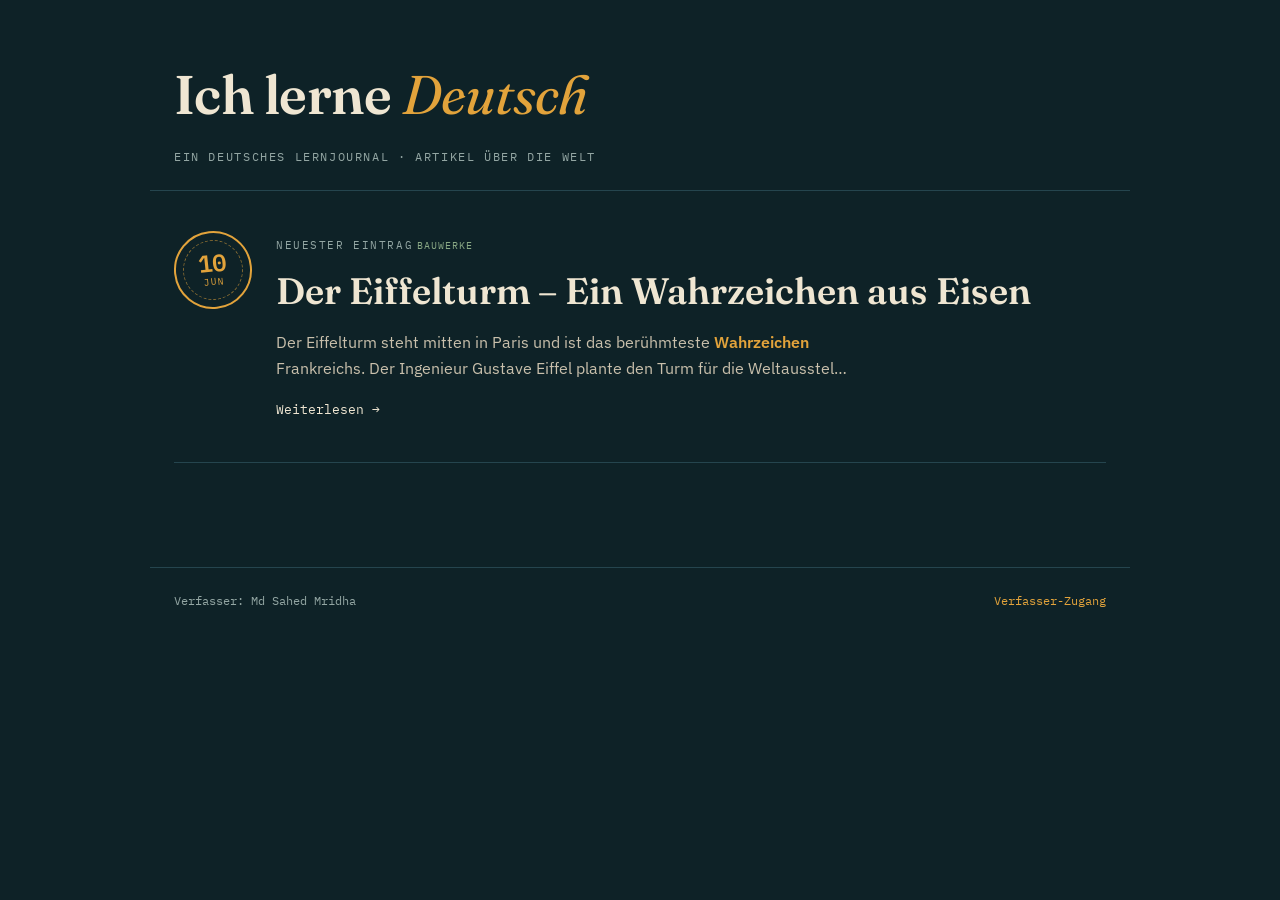
==== index.html @ dd08d17f "Add files via upload" ====
<!DOCTYPE html>
<html lang="de">
<head>
<meta charset="UTF-8">
<meta name="viewport" content="width=device-width, initial-scale=1.0">
<title>Ich lerne Deutsch — Ein deutsches Lernjournal</title>
<meta name="description" content="Ein persönliches Lernjournal mit deutschen Artikeln über die Welt.">
<link rel="icon" href="data:image/svg+xml,%3Csvg xmlns='http://www.w3.org/2000/svg' viewBox='0 0 100 100'%3E%3Ccircle cx='50' cy='50' r='42' fill='none' stroke='%23E2A33B' stroke-width='6'/%3E%3Ccircle cx='50' cy='50' r='28' fill='none' stroke='%23E2A33B' stroke-width='3' stroke-dasharray='4 4'/%3E%3C/svg%3E">
<link rel="preconnect" href="https://fonts.googleapis.com">
<link href="https://fonts.googleapis.com/css2?family=Fraunces:ital,opsz,wght@0,9..144,400;0,9..144,600;1,9..144,500&family=IBM+Plex+Sans:wght@400;500;600&family=IBM+Plex+Mono:wght@400;500&display=swap" rel="stylesheet">
<link rel="stylesheet" href="style.css">
</head>
<body>

<header class="site-header">
  <h1 class="wordmark">Ich lerne <em>Deutsch</em></h1>
  <p class="kicker">Ein deutsches Lernjournal · Artikel über die Welt</p>
</header>

<main id="app">
  <section id="view-list">
    <div id="featured"></div>
    <div id="ledger-wrap">
      <h2 class="section-label">Weitere Einträge</h2>
      <ul class="ledger" id="ledger"></ul>
    </div>
  </section>

  <article id="view-detail" class="detail hidden"></article>
</main>

<footer class="site-footer">
  <span>Verfasser: Md Sahed Mridha</span>
  <a href="admin.html">Verfasser-Zugang</a>
</footer>

<script src="main.js"></script>
</body>
</html>
---- style.css ----
/* =========================================================
   Ich lerne Deutsch — design tokens
   Palette: Tinte (ink), Pergament (parchment), Bernstein (amber),
            Moos (moss), Rost (rust), Nebel (mist)
   Type:    Fraunces (display) / IBM Plex Sans (body) / IBM Plex Mono (utility)
   ========================================================= */

:root{
  --ink:        #0E2227;
  --ink-soft:   #15323A;
  --ink-line:   #25454E;
  --parchment:  #EFE6D2;
  --parchment-dim: #C9C0AC;
  --amber:      #E2A33B;
  --amber-soft: #E2A33B33;
  --moss:       #8AA985;
  --rust:       #C2613A;
  --mist:       #93A6A3;

  --serif: "Fraunces", "Iowan Old Style", Georgia, serif;
  --sans:  "IBM Plex Sans", -apple-system, BlinkMacSystemFont, "Segoe UI", sans-serif;
  --mono:  "IBM Plex Mono", "SFMono-Regular", Menlo, monospace;

  --maxw: 720px;
  --radius: 2px;
}

*{ box-sizing: border-box; }
html{ scroll-behavior: smooth; }

body{
  margin: 0;
  background: var(--ink);
  color: var(--parchment);
  font-family: var(--sans);
  line-height: 1.6;
  -webkit-font-smoothing: antialiased;
}

a{ color: var(--amber); text-decoration: none; }
a:hover{ text-decoration: underline; }

:focus-visible{
  outline: 2px solid var(--amber);
  outline-offset: 3px;
}

.hidden{ display:none !important; }

/* ---------- header ---------- */
.site-header{
  max-width: 980px;
  margin: 0 auto;
  padding: 3.2rem 1.5rem 1.5rem;
  border-bottom: 1px solid var(--ink-line);
}
.wordmark{
  font-family: var(--serif);
  font-weight: 600;
  font-size: clamp(2.2rem, 6vw, 3.4rem);
  letter-spacing: -0.01em;
  margin: 0;
}
.wordmark em{
  font-style: italic;
  font-weight: 400;
  color: var(--amber);
}
.kicker{
  font-family: var(--mono);
  font-size: 0.72rem;
  letter-spacing: 0.14em;
  text-transform: uppercase;
  color: var(--mist);
  margin: 0.6rem 0 0;
}

/* ---------- layout ---------- */
main{
  max-width: 980px;
  margin: 0 auto;
  padding: 2.5rem 1.5rem 4rem;
}

.section-label{
  font-family: var(--mono);
  font-size: 0.7rem;
  letter-spacing: 0.14em;
  text-transform: uppercase;
  color: var(--mist);
  margin: 0 0 1rem;
}

/* ---------- stamp (signature element) ---------- */
.stamp{
  width: 78px;
  height: 78px;
  flex: 0 0 auto;
  border-radius: 50%;
  border: 2px solid var(--amber);
  display: flex;
  flex-direction: column;
  align-items: center;
  justify-content: center;
  transform: rotate(-6deg);
  font-family: var(--mono);
  color: var(--amber);
  position: relative;
}
.stamp::before{
  content: "";
  position: absolute;
  inset: 7px;
  border: 1px dashed var(--amber);
  border-radius: 50%;
  opacity: 0.55;
}
.stamp .stamp-day{
  font-size: 1.5rem;
  font-weight: 600;
  line-height: 1;
}
.stamp .stamp-month{
  font-size: 0.6rem;
  letter-spacing: 0.1em;
  text-transform: uppercase;
}

/* ---------- featured plate ---------- */
.plate{
  display: flex;
  gap: 1.5rem;
  align-items: flex-start;
  padding-bottom: 2.5rem;
  border-bottom: 1px solid var(--ink-line);
  margin-bottom: 2.5rem;
  cursor: pointer;
}
.plate h2{
  font-family: var(--serif);
  font-size: clamp(1.6rem, 4vw, 2.3rem);
  font-weight: 600;
  margin: 0 0 0.6rem;
}
.plate .tag{
  display: inline-block;
  font-family: var(--mono);
  font-size: 0.65rem;
  letter-spacing: 0.1em;
  text-transform: uppercase;
  color: var(--moss);
  margin-bottom: 0.5rem;
}
.plate p{
  margin: 0 0 0.9rem;
  color: var(--parchment-dim);
  max-width: 58ch;
}
.plate .read-more{
  font-family: var(--mono);
  font-size: 0.8rem;
}

/* ---------- ledger list ---------- */
.ledger{ list-style: none; margin: 0; padding: 0; }
.ledger li{
  display: flex;
  align-items: baseline;
  gap: 1rem;
  padding: 0.9rem 0;
  border-bottom: 1px solid var(--ink-line);
  cursor: pointer;
  transition: transform 0.15s ease, color 0.15s ease;
}
.ledger li:hover{ transform: translateX(4px); }
.ledger .ledger-date{
  font-family: var(--mono);
  font-size: 0.78rem;
  color: var(--mist);
  flex: 0 0 auto;
  width: 4.5rem;
}
.ledger .ledger-title{
  font-family: var(--sans);
  font-weight: 500;
  flex: 1 1 auto;
}
.ledger li:hover .ledger-title{ color: var(--amber); }
.ledger .ledger-arrow{ color: var(--amber); font-family: var(--mono); }

/* ---------- detail view ---------- */
.detail{
  max-width: var(--maxw);
}
.detail .stamp{ margin-bottom: 1.5rem; }
.detail h1{
  font-family: var(--serif);
  font-size: clamp(1.9rem, 5vw, 2.8rem);
  font-weight: 600;
  margin: 0 0 0.4rem;
}
.detail .meta{
  font-family: var(--mono);
  font-size: 0.75rem;
  color: var(--mist);
  text-transform: uppercase;
  letter-spacing: 0.08em;
  margin-bottom: 1.8rem;
}
.detail .body p{
  margin: 0 0 1.2rem;
  font-size: 1.05rem;
}
.detail .back-link{
  display: inline-block;
  margin-top: 2rem;
  font-family: var(--mono);
  font-size: 0.85rem;
}
mark.hl{
  background: none;
  color: var(--amber);
  font-weight: 600;
}

/* ---------- empty / error state ---------- */
.empty-state{
  padding: 3rem 0;
  color: var(--parchment-dim);
}
.empty-state strong{ color: var(--amber); }

/* ---------- footer ---------- */
.site-footer{
  max-width: 980px;
  margin: 0 auto;
  padding: 1.5rem 1.5rem 3rem;
  display: flex;
  justify-content: space-between;
  align-items: center;
  font-family: var(--mono);
  font-size: 0.72rem;
  color: var(--mist);
  border-top: 1px solid var(--ink-line);
}

/* ---------- responsive ---------- */
@media (max-width: 560px){
  .plate{ flex-direction: column; gap: 1rem; }
  .ledger li{ flex-wrap: wrap; }
}

@media (prefers-reduced-motion: reduce){
  *{ transition: none !important; animation: none !important; scroll-behavior: auto !important; }
}

/* =========================================================
   Admin (Verfasser-Bereich) — utility/desk styling
   ========================================================= */
.admin-shell{
  max-width: 760px;
  margin: 0 auto;
  padding: 2.5rem 1.5rem 5rem;
}
.admin-shell h1{
  font-family: var(--serif);
  font-size: clamp(1.8rem, 5vw, 2.4rem);
  margin: 0 0 0.3rem;
}
.admin-sub{
  color: var(--mist);
  font-size: 0.9rem;
  margin: 0 0 2rem;
}
.field{ margin-bottom: 1.4rem; }
.field label{
  display: block;
  font-family: var(--mono);
  font-size: 0.78rem;
  letter-spacing: 0.04em;
  color: var(--amber);
  margin-bottom: 0.4rem;
}
.field .caption{
  display: block;
  font-size: 0.82rem;
  color: var(--mist);
  margin-top: 0.35rem;
}
.field input[type="text"],
.field input[type="date"],
.field input[type="password"],
.field textarea{
  width: 100%;
  background: var(--ink-soft);
  border: 1px solid var(--ink-line);
  border-radius: var(--radius);
  color: var(--parchment);
  font-family: var(--sans);
  font-size: 0.95rem;
  padding: 0.7rem 0.8rem;
}
.field textarea{ resize: vertical; min-height: 160px; line-height: 1.6; }
.field input::placeholder, .field textarea::placeholder{ color: var(--parchment-dim); opacity: 0.6; }
.row-split{ display: flex; gap: 1rem; flex-wrap: wrap; }
.row-split .field{ flex: 1 1 200px; }

.btn{
  font-family: var(--mono);
  font-size: 0.85rem;
  letter-spacing: 0.03em;
  border-radius: var(--radius);
  border: 1px solid var(--amber);
  background: transparent;
  color: var(--amber);
  padding: 0.7rem 1.3rem;
  cursor: pointer;
  transition: background 0.15s ease, color 0.15s ease;
}
.btn:hover{ background: var(--amber); color: var(--ink); }
.btn.primary{ background: var(--amber); color: var(--ink); }
.btn.primary:hover{ background: #f0b557; }
.btn.ghost{ border-color: var(--ink-line); color: var(--mist); }
.btn.ghost:hover{ background: var(--ink-soft); color: var(--parchment); }
.btn-row{ display: flex; gap: 0.8rem; flex-wrap: wrap; margin-top: 1.6rem; }

details.settings{
  border: 1px solid var(--ink-line);
  border-radius: var(--radius);
  padding: 0.9rem 1rem;
  margin-bottom: 1.6rem;
  background: var(--ink-soft);
}
details.settings summary{
  font-family: var(--mono);
  font-size: 0.8rem;
  color: var(--mist);
  cursor: pointer;
}
details.settings .field{ margin-top: 1rem; }

.status{
  margin-top: 1.4rem;
  padding: 0.9rem 1rem;
  border-radius: var(--radius);
  font-size: 0.9rem;
  border: 1px solid var(--ink-line);
  display: none;
}
.status.show{ display: block; }
.status.ok{ border-color: var(--moss); color: var(--moss); }
.status.err{ border-color: var(--rust); color: var(--rust); }
.status.info{ border-color: var(--mist); color: var(--mist); }

.preview-box{
  margin-top: 1.4rem;
  padding: 1.4rem 1.5rem;
  background: var(--ink-soft);
  border: 1px solid var(--ink-line);
  border-radius: var(--radius);
}
.preview-box h3{
  font-family: var(--serif);
  margin: 0 0 0.8rem;
}
.preview-box .body p{ margin: 0 0 1rem; }
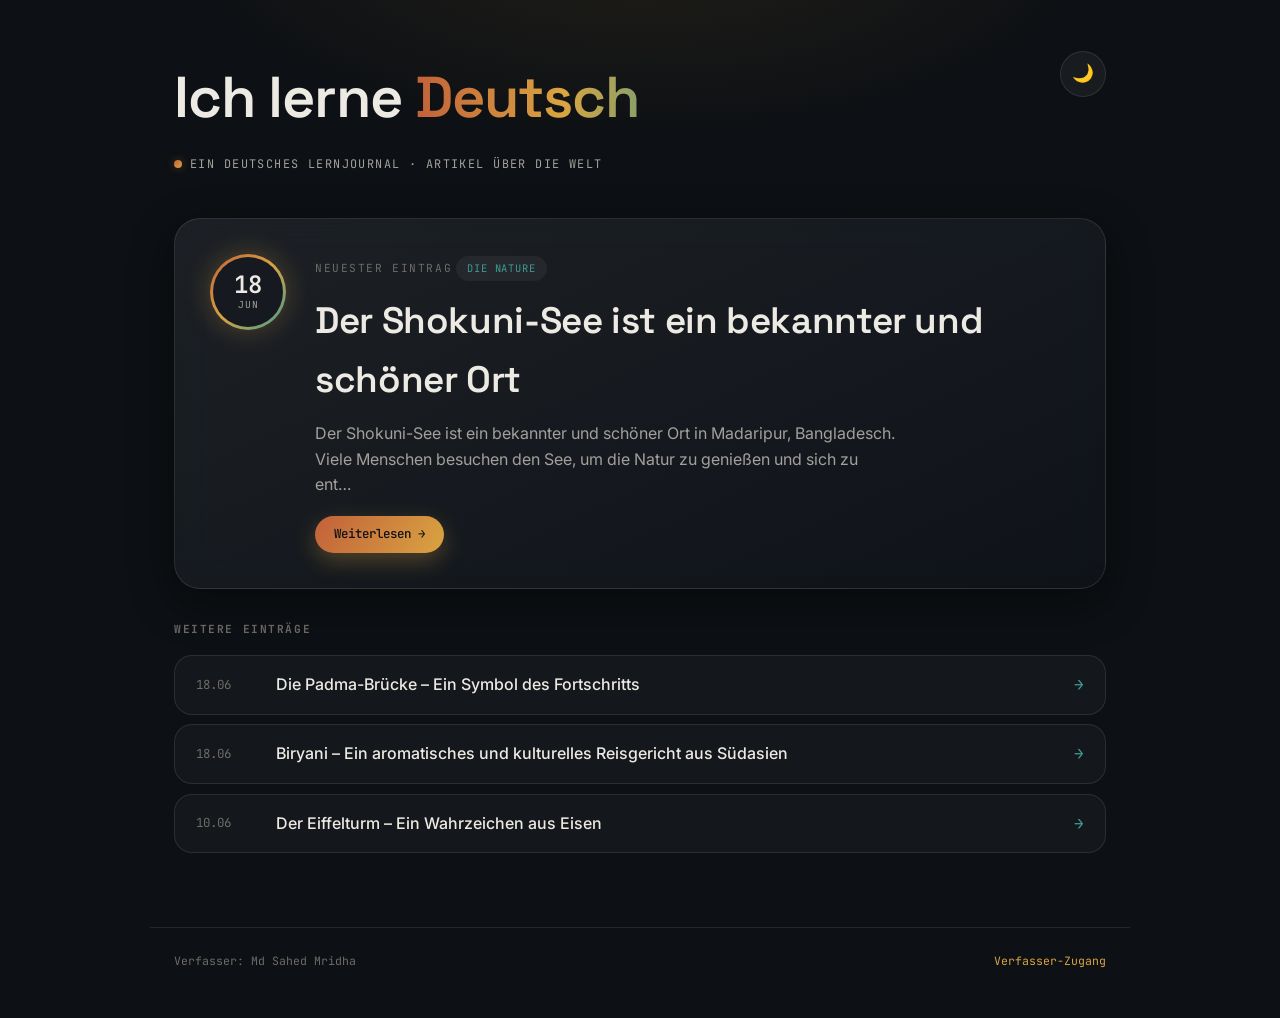
==== commit 6b0f9d8e: "Add files via upload" ====
--- a/index.html
+++ b/index.html
@@ -7,14 +7,29 @@
 <meta name="description" content="Ein persönliches Lernjournal mit deutschen Artikeln über die Welt.">
 <link rel="icon" href="data:image/svg+xml,%3Csvg xmlns='http://www.w3.org/2000/svg' viewBox='0 0 100 100'%3E%3Ccircle cx='50' cy='50' r='42' fill='none' stroke='%23E2A33B' stroke-width='6'/%3E%3Ccircle cx='50' cy='50' r='28' fill='none' stroke='%23E2A33B' stroke-width='3' stroke-dasharray='4 4'/%3E%3C/svg%3E">
 <link rel="preconnect" href="https://fonts.googleapis.com">
-<link href="https://fonts.googleapis.com/css2?family=Fraunces:ital,opsz,wght@0,9..144,400;0,9..144,600;1,9..144,500&family=IBM+Plex+Sans:wght@400;500;600&family=IBM+Plex+Mono:wght@400;500&display=swap" rel="stylesheet">
+<link href="https://fonts.googleapis.com/css2?family=Space+Grotesk:wght@500;600;700&family=Inter:wght@400;500;600&family=JetBrains+Mono:wght@400;500&display=swap" rel="stylesheet">
 <link rel="stylesheet" href="style.css">
+<script>
+(function(){
+  try{
+    var t = localStorage.getItem("ild_theme") || "dark";
+    document.documentElement.setAttribute("data-theme", t);
+  }catch(e){}
+})();
+</script>
 </head>
 <body>
 
 <header class="site-header">
-  <h1 class="wordmark">Ich lerne <em>Deutsch</em></h1>
-  <p class="kicker">Ein deutsches Lernjournal · Artikel über die Welt</p>
+  <div class="header-row">
+    <div>
+      <h1 class="wordmark">Ich lerne <em>Deutsch</em></h1>
+      <p class="kicker">Ein deutsches Lernjournal · Artikel über die Welt</p>
+    </div>
+    <button id="theme-toggle" class="theme-toggle" aria-label="Theme wechseln" title="Dark/Light wechseln">
+      <span class="theme-icon">🌙</span>
+    </button>
+  </div>
 </header>
 
 <main id="app">
--- a/style.css
+++ b/style.css
@@ -1,28 +1,79 @@
 /* =========================================================
-   Ich lerne Deutsch — design tokens
-   Palette: Tinte (ink), Pergament (parchment), Bernstein (amber),
-            Moos (moss), Rost (rust), Nebel (mist)
-   Type:    Fraunces (display) / IBM Plex Sans (body) / IBM Plex Mono (utility)
+   Ich lerne Deutsch — design tokens (v3: classic dark + light toggle)
+   Two themes share the same structure (glass cards, gradient-ring
+   badge, soft highlighter chips) but swap their color tokens.
+   Default = dark. [data-theme="light"] overrides below.
    ========================================================= */
 
+:root,
+[data-theme="dark"]{
+  --bg-1:        #0D1014;
+  --bg-2:        #161A20;
+
+  --glass-bg:        rgba(255,255,255,0.05);
+  --glass-bg-soft:   rgba(255,255,255,0.03);
+  --glass-border:    rgba(255,255,255,0.10);
+  --glass-grad-1:    rgba(255,255,255,0.07);
+  --glass-grad-2:    rgba(255,255,255,0.015);
+  --glass-shadow:        rgba(0,0,0,0.40);
+  --glass-shadow-hover:  rgba(0,0,0,0.45);
+  --ledger-shadow-hover: rgba(0,0,0,0.30);
+
+  --text-1:      #EDEAE3;
+  --text-2:      #A3A09B;
+  --text-3:      #6E6B66;
+
+  --accent:      #D9A441; /* brass / classic amber — also the highlight-word color */
+  --accent-2:    #C2613A; /* rust / terracotta */
+  --accent-3:    #3F9C92; /* deep teal */
+
+  --glow:         rgba(217,164,65,0.10);
+  --glow-strong:  rgba(217,164,65,0.30);
+  --focus-ring:   rgba(217,164,65,0.22);
+  --hl-bg-1:      rgba(217,164,65,0.22);
+  --hl-bg-2:      rgba(194,97,58,0.14);
+  --hl-shadow:    rgba(217,164,65,0.50);
+}
+
+[data-theme="light"]{
+  --bg-1:        #FAF9F6;
+  --bg-2:        #FFFFFF;
+
+  --glass-bg:        rgba(20,18,15,0.035);
+  --glass-bg-soft:   rgba(20,18,15,0.02);
+  --glass-border:    rgba(20,18,15,0.10);
+  --glass-grad-1:    rgba(20,18,15,0.045);
+  --glass-grad-2:    rgba(20,18,15,0.01);
+  --glass-shadow:        rgba(20,18,15,0.10);
+  --glass-shadow-hover:  rgba(20,18,15,0.14);
+  --ledger-shadow-hover: rgba(20,18,15,0.08);
+
+  --text-1:      #1C1B19;
+  --text-2:      #5B5851;
+  --text-3:      #8B877F;
+
+  --accent:      #A6791F;
+  --accent-2:    #A14430;
+  --accent-3:    #1F7A73;
+
+  --glow:         rgba(166,121,31,0.06);
+  --glow-strong:  rgba(166,121,31,0.18);
+  --focus-ring:   rgba(166,121,31,0.18);
+  --hl-bg-1:      rgba(166,121,31,0.22);
+  --hl-bg-2:      rgba(161,68,48,0.14);
+  --hl-shadow:    rgba(166,121,31,0.45);
+}
+
 :root{
-  --ink:        #0E2227;
-  --ink-soft:   #15323A;
-  --ink-line:   #25454E;
-  --parchment:  #EFE6D2;
-  --parchment-dim: #C9C0AC;
-  --amber:      #E2A33B;
-  --amber-soft: #E2A33B33;
-  --moss:       #8AA985;
-  --rust:       #C2613A;
-  --mist:       #93A6A3;
-
-  --serif: "Fraunces", "Iowan Old Style", Georgia, serif;
-  --sans:  "IBM Plex Sans", -apple-system, BlinkMacSystemFont, "Segoe UI", sans-serif;
-  --mono:  "IBM Plex Mono", "SFMono-Regular", Menlo, monospace;
+  --serif: "Space Grotesk", "Inter", sans-serif;
+  --sans:  "Inter", -apple-system, BlinkMacSystemFont, "Segoe UI", sans-serif;
+  --mono:  "JetBrains Mono", "SFMono-Regular", Menlo, monospace;
 
   --maxw: 720px;
-  --radius: 2px;
+  --r-sm: 12px;
+  --r-md: 18px;
+  --r-lg: 26px;
+  --r-pill: 999px;
 }
 
 *{ box-sizing: border-box; }
@@ -30,56 +81,113 @@
 
 body{
   margin: 0;
-  background: var(--ink);
-  color: var(--parchment);
+  min-height: 100vh;
+  background: var(--bg-1);
+  color: var(--text-1);
   font-family: var(--sans);
   line-height: 1.6;
   -webkit-font-smoothing: antialiased;
-}
-
-a{ color: var(--amber); text-decoration: none; }
+  position: relative;
+  transition: background 0.25s ease, color 0.25s ease;
+}
+
+/* a single soft, classic glow — not a rainbow mesh */
+body::before{
+  content: "";
+  position: fixed;
+  inset: 0;
+  z-index: -1;
+  background: radial-gradient(ellipse 60% 38% at 50% -8%, var(--glow), transparent 62%), var(--bg-1);
+}
+
+a{ color: var(--accent); text-decoration: none; }
 a:hover{ text-decoration: underline; }
 
 :focus-visible{
-  outline: 2px solid var(--amber);
+  outline: 2px solid var(--accent);
   outline-offset: 3px;
+  border-radius: 4px;
 }
 
 .hidden{ display:none !important; }
+
+@keyframes fadeUp{ from{ opacity:0; transform:translateY(14px); } to{ opacity:1; transform:translateY(0); } }
+@keyframes gradientShift{ 0%{ background-position:0% center; } 100%{ background-position:200% center; } }
 
 /* ---------- header ---------- */
 .site-header{
   max-width: 980px;
   margin: 0 auto;
-  padding: 3.2rem 1.5rem 1.5rem;
-  border-bottom: 1px solid var(--ink-line);
+  padding: 3.2rem 1.5rem 1.8rem;
+}
+.header-row{
+  display: flex;
+  justify-content: space-between;
+  align-items: flex-start;
+  gap: 1rem;
 }
 .wordmark{
   font-family: var(--serif);
   font-weight: 600;
-  font-size: clamp(2.2rem, 6vw, 3.4rem);
-  letter-spacing: -0.01em;
+  font-size: clamp(2.2rem, 6vw, 3.6rem);
+  letter-spacing: -0.02em;
   margin: 0;
 }
 .wordmark em{
-  font-style: italic;
-  font-weight: 400;
-  color: var(--amber);
+  font-style: normal;
+  font-weight: 600;
+  background: linear-gradient(90deg, var(--accent-2), var(--accent), var(--accent-3), var(--accent-2));
+  background-size: 200% auto;
+  -webkit-background-clip: text;
+  background-clip: text;
+  color: transparent;
+  animation: gradientShift 7s linear infinite;
 }
 .kicker{
   font-family: var(--mono);
-  font-size: 0.72rem;
-  letter-spacing: 0.14em;
+  font-size: 0.74rem;
+  letter-spacing: 0.12em;
   text-transform: uppercase;
-  color: var(--mist);
-  margin: 0.6rem 0 0;
-}
+  color: var(--text-2);
+  margin: 0.7rem 0 0;
+  display: flex;
+  align-items: center;
+  gap: 0.5rem;
+}
+.kicker::before{
+  content: "";
+  width: 8px; height: 8px;
+  border-radius: 50%;
+  background: linear-gradient(135deg, var(--accent-2), var(--accent));
+  box-shadow: 0 0 10px var(--glow-strong);
+  flex: 0 0 auto;
+}
+
+/* ---------- theme toggle ---------- */
+.theme-toggle{
+  flex: 0 0 auto;
+  width: 46px;
+  height: 46px;
+  border-radius: 50%;
+  border: 1px solid var(--glass-border);
+  background: var(--glass-bg);
+  backdrop-filter: blur(10px);
+  -webkit-backdrop-filter: blur(10px);
+  display: flex;
+  align-items: center;
+  justify-content: center;
+  font-size: 1.1rem;
+  line-height: 1;
+  cursor: pointer;
+  transition: transform 0.15s ease, background 0.15s ease;
+}
+.theme-toggle:hover{ transform: scale(1.07); background: var(--glass-bg-soft); }
 
 /* ---------- layout ---------- */
 main{
   max-width: 980px;
   margin: 0 auto;
-  padding: 2.5rem 1.5rem 4rem;
+  padding: 1rem 1.5rem 4rem;
 }
 
 .section-label{
@@ -87,148 +195,176 @@
   font-size: 0.7rem;
   letter-spacing: 0.14em;
   text-transform: uppercase;
-  color: var(--mist);
+  color: var(--text-3);
   margin: 0 0 1rem;
 }
 
-/* ---------- stamp (signature element) ---------- */
+/* ---------- stamp / orb badge (signature element) ---------- */
 .stamp{
-  width: 78px;
-  height: 78px;
+  width: 76px;
+  height: 76px;
   flex: 0 0 auto;
   border-radius: 50%;
-  border: 2px solid var(--amber);
+  border: 3px solid transparent;
+  background:
+    linear-gradient(var(--bg-2), var(--bg-2)) padding-box,
+    linear-gradient(135deg, var(--accent-2), var(--accent), var(--accent-3)) border-box;
+  box-shadow: 0 0 28px var(--glow-strong);
   display: flex;
   flex-direction: column;
   align-items: center;
   justify-content: center;
-  transform: rotate(-6deg);
-  font-family: var(--mono);
-  color: var(--amber);
+  font-family: var(--mono);
+  color: var(--text-1);
   position: relative;
 }
-.stamp::before{
-  content: "";
-  position: absolute;
-  inset: 7px;
-  border: 1px dashed var(--amber);
-  border-radius: 50%;
-  opacity: 0.55;
-}
-.stamp .stamp-day{
-  font-size: 1.5rem;
-  font-weight: 600;
-  line-height: 1;
-}
-.stamp .stamp-month{
-  font-size: 0.6rem;
-  letter-spacing: 0.1em;
-  text-transform: uppercase;
-}
-
-/* ---------- featured plate ---------- */
+.stamp .stamp-day{ font-size: 1.5rem; font-weight: 600; line-height: 1; }
+.stamp .stamp-month{ font-size: 0.6rem; letter-spacing: 0.1em; text-transform: uppercase; color: var(--text-2); }
+
+/* ---------- featured plate ("hero glass card") ---------- */
 .plate{
   display: flex;
-  gap: 1.5rem;
+  gap: 1.8rem;
   align-items: flex-start;
-  padding-bottom: 2.5rem;
-  border-bottom: 1px solid var(--ink-line);
-  margin-bottom: 2.5rem;
+  padding: 2.2rem;
+  margin-bottom: 2rem;
   cursor: pointer;
-}
+  background: linear-gradient(155deg, var(--glass-grad-1), var(--glass-grad-2));
+  backdrop-filter: blur(18px) saturate(140%);
+  -webkit-backdrop-filter: blur(18px) saturate(140%);
+  border: 1px solid var(--glass-border);
+  border-radius: var(--r-lg);
+  box-shadow: 0 14px 44px var(--glass-shadow);
+  animation: fadeUp 0.6s ease both;
+  transition: transform 0.2s ease, box-shadow 0.2s ease, background 0.25s ease;
+}
+.plate:hover{ transform: translateY(-3px); box-shadow: 0 18px 54px var(--glass-shadow-hover); }
 .plate h2{
   font-family: var(--serif);
   font-size: clamp(1.6rem, 4vw, 2.3rem);
   font-weight: 600;
-  margin: 0 0 0.6rem;
+  margin: 0 0 0.7rem;
+  letter-spacing: -0.01em;
 }
 .plate .tag{
   display: inline-block;
   font-family: var(--mono);
   font-size: 0.65rem;
-  letter-spacing: 0.1em;
+  letter-spacing: 0.08em;
   text-transform: uppercase;
-  color: var(--moss);
-  margin-bottom: 0.5rem;
+  color: var(--accent-3);
+  background: var(--glass-bg);
+  border-radius: var(--r-pill);
+  padding: 0.25rem 0.7rem;
+  margin-bottom: 0.7rem;
 }
 .plate p{
-  margin: 0 0 0.9rem;
-  color: var(--parchment-dim);
+  margin: 0 0 1.1rem;
+  color: var(--text-2);
   max-width: 58ch;
 }
 .plate .read-more{
-  font-family: var(--mono);
-  font-size: 0.8rem;
-}
-
-/* ---------- ledger list ---------- */
+  display: inline-block;
+  font-family: var(--mono);
+  font-size: 0.78rem;
+  font-weight: 500;
+  color: var(--bg-1);
+  background: linear-gradient(120deg, var(--accent-2), var(--accent));
+  border-radius: var(--r-pill);
+  padding: 0.55rem 1.2rem;
+  box-shadow: 0 8px 22px var(--glow-strong);
+}
+
+/* ---------- ledger list ("glass rows") ---------- */
 .ledger{ list-style: none; margin: 0; padding: 0; }
 .ledger li{
   display: flex;
-  align-items: baseline;
+  align-items: center;
   gap: 1rem;
-  padding: 0.9rem 0;
-  border-bottom: 1px solid var(--ink-line);
+  padding: 1rem 1.3rem;
+  margin-bottom: 0.6rem;
+  border-radius: var(--r-md);
+  background: var(--glass-bg-soft);
+  border: 1px solid var(--glass-border);
   cursor: pointer;
-  transition: transform 0.15s ease, color 0.15s ease;
-}
-.ledger li:hover{ transform: translateX(4px); }
+  animation: fadeUp 0.5s ease both;
+  transition: transform 0.15s ease, background 0.15s ease, box-shadow 0.15s ease;
+}
+.ledger li:nth-child(1){ animation-delay: .04s; }
+.ledger li:nth-child(2){ animation-delay: .08s; }
+.ledger li:nth-child(3){ animation-delay: .12s; }
+.ledger li:nth-child(4){ animation-delay: .16s; }
+.ledger li:nth-child(5){ animation-delay: .2s; }
+.ledger li:hover{
+  transform: translateX(4px);
+  background: var(--glass-bg);
+  box-shadow: 0 8px 24px var(--ledger-shadow-hover);
+}
 .ledger .ledger-date{
   font-family: var(--mono);
   font-size: 0.78rem;
-  color: var(--mist);
+  color: var(--text-3);
   flex: 0 0 auto;
-  width: 4.5rem;
+  width: 4rem;
 }
 .ledger .ledger-title{
   font-family: var(--sans);
   font-weight: 500;
   flex: 1 1 auto;
-}
-.ledger li:hover .ledger-title{ color: var(--amber); }
-.ledger .ledger-arrow{ color: var(--amber); font-family: var(--mono); }
+  transition: color 0.15s ease;
+}
+.ledger li:hover .ledger-title{ color: var(--accent); }
+.ledger .ledger-arrow{ color: var(--accent-3); font-family: var(--mono); }
 
 /* ---------- detail view ---------- */
-.detail{
-  max-width: var(--maxw);
-}
-.detail .stamp{ margin-bottom: 1.5rem; }
+.detail{ max-width: var(--maxw); }
+.detail .stamp{ margin-bottom: 1.6rem; }
 .detail h1{
   font-family: var(--serif);
   font-size: clamp(1.9rem, 5vw, 2.8rem);
   font-weight: 600;
-  margin: 0 0 0.4rem;
+  margin: 0 0 0.5rem;
+  letter-spacing: -0.01em;
 }
 .detail .meta{
   font-family: var(--mono);
   font-size: 0.75rem;
-  color: var(--mist);
+  color: var(--text-3);
   text-transform: uppercase;
   letter-spacing: 0.08em;
   margin-bottom: 1.8rem;
 }
-.detail .body p{
-  margin: 0 0 1.2rem;
-  font-size: 1.05rem;
-}
+.detail .body p{ margin: 0 0 1.3rem; font-size: 1.05rem; color: var(--text-1); }
 .detail .back-link{
   display: inline-block;
-  margin-top: 2rem;
-  font-family: var(--mono);
-  font-size: 0.85rem;
-}
+  margin-top: 1.8rem;
+  font-family: var(--mono);
+  font-size: 0.82rem;
+  padding: 0.5rem 1.1rem;
+  border-radius: var(--r-pill);
+  border: 1px solid var(--glass-border);
+  background: var(--glass-bg-soft);
+}
+.detail .back-link:hover{ background: var(--glass-bg); text-decoration: none; }
+
 mark.hl{
-  background: none;
-  color: var(--amber);
+  background: linear-gradient(90deg, var(--hl-bg-1), var(--hl-bg-2));
+  box-shadow: inset 0 -2px 0 var(--hl-shadow);
+  color: var(--text-1);
   font-weight: 600;
+  padding: 0.05em 0.32em;
+  border-radius: 6px;
 }
 
 /* ---------- empty / error state ---------- */
 .empty-state{
-  padding: 3rem 0;
-  color: var(--parchment-dim);
-}
-.empty-state strong{ color: var(--amber); }
+  padding: 3rem 2rem;
+  color: var(--text-2);
+  background: var(--glass-bg-soft);
+  border: 1px solid var(--glass-border);
+  border-radius: var(--r-lg);
+}
+.empty-state strong{ color: var(--accent); }
 
 /* ---------- footer ---------- */
 .site-footer{
@@ -240,127 +376,152 @@
   align-items: center;
   font-family: var(--mono);
   font-size: 0.72rem;
-  color: var(--mist);
-  border-top: 1px solid var(--ink-line);
+  color: var(--text-3);
+  border-top: 1px solid var(--glass-border);
 }
 
 /* ---------- responsive ---------- */
 @media (max-width: 560px){
-  .plate{ flex-direction: column; gap: 1rem; }
+  .plate{ flex-direction: column; gap: 1.2rem; padding: 1.6rem; }
   .ledger li{ flex-wrap: wrap; }
 }
 
 @media (prefers-reduced-motion: reduce){
-  *{ transition: none !important; animation: none !important; scroll-behavior: auto !important; }
+  *{ animation: none !important; transition: none !important; scroll-behavior: auto !important; }
+  .wordmark em{ background-position: 0% center; }
 }
 
 /* =========================================================
-   Admin (Verfasser-Bereich) — utility/desk styling
+   Admin (Verfasser-Bereich) — glass desk styling
    ========================================================= */
 .admin-shell{
   max-width: 760px;
   margin: 0 auto;
   padding: 2.5rem 1.5rem 5rem;
 }
+.admin-top{
+  display: flex;
+  justify-content: space-between;
+  align-items: flex-start;
+  gap: 1rem;
+  margin-bottom: 0.4rem;
+}
 .admin-shell h1{
   font-family: var(--serif);
   font-size: clamp(1.8rem, 5vw, 2.4rem);
   margin: 0 0 0.3rem;
+  letter-spacing: -0.01em;
 }
 .admin-sub{
-  color: var(--mist);
+  color: var(--text-2);
   font-size: 0.9rem;
   margin: 0 0 2rem;
 }
-.field{ margin-bottom: 1.4rem; }
+.field{ margin-bottom: 1.5rem; }
 .field label{
   display: block;
   font-family: var(--mono);
-  font-size: 0.78rem;
-  letter-spacing: 0.04em;
-  color: var(--amber);
-  margin-bottom: 0.4rem;
+  font-size: 0.76rem;
+  letter-spacing: 0.05em;
+  text-transform: uppercase;
+  color: var(--accent-3);
+  margin-bottom: 0.5rem;
 }
 .field .caption{
   display: block;
   font-size: 0.82rem;
-  color: var(--mist);
-  margin-top: 0.35rem;
+  color: var(--text-2);
+  margin-top: 0.4rem;
 }
 .field input[type="text"],
 .field input[type="date"],
 .field input[type="password"],
 .field textarea{
   width: 100%;
-  background: var(--ink-soft);
-  border: 1px solid var(--ink-line);
-  border-radius: var(--radius);
-  color: var(--parchment);
+  background: var(--glass-bg-soft);
+  border: 1px solid var(--glass-border);
+  backdrop-filter: blur(8px);
+  border-radius: var(--r-sm);
+  color: var(--text-1);
   font-family: var(--sans);
   font-size: 0.95rem;
-  padding: 0.7rem 0.8rem;
+  padding: 0.8rem 1rem;
+  transition: border-color 0.15s ease, box-shadow 0.15s ease;
+}
+.field input:focus, .field textarea:focus{
+  outline: none;
+  border-color: var(--accent);
+  box-shadow: 0 0 0 3px var(--focus-ring);
 }
 .field textarea{ resize: vertical; min-height: 160px; line-height: 1.6; }
-.field input::placeholder, .field textarea::placeholder{ color: var(--parchment-dim); opacity: 0.6; }
+.field input::placeholder, .field textarea::placeholder{ color: var(--text-3); }
 .row-split{ display: flex; gap: 1rem; flex-wrap: wrap; }
 .row-split .field{ flex: 1 1 200px; }
 
 .btn{
   font-family: var(--mono);
   font-size: 0.85rem;
-  letter-spacing: 0.03em;
-  border-radius: var(--radius);
-  border: 1px solid var(--amber);
-  background: transparent;
-  color: var(--amber);
-  padding: 0.7rem 1.3rem;
+  letter-spacing: 0.02em;
+  border-radius: var(--r-pill);
+  border: 1px solid var(--glass-border);
+  background: var(--glass-bg);
+  backdrop-filter: blur(10px);
+  color: var(--text-1);
+  padding: 0.7rem 1.4rem;
   cursor: pointer;
-  transition: background 0.15s ease, color 0.15s ease;
-}
-.btn:hover{ background: var(--amber); color: var(--ink); }
-.btn.primary{ background: var(--amber); color: var(--ink); }
-.btn.primary:hover{ background: #f0b557; }
-.btn.ghost{ border-color: var(--ink-line); color: var(--mist); }
-.btn.ghost:hover{ background: var(--ink-soft); color: var(--parchment); }
-.btn-row{ display: flex; gap: 0.8rem; flex-wrap: wrap; margin-top: 1.6rem; }
+  transition: transform 0.15s ease, box-shadow 0.15s ease, background 0.15s ease;
+}
+.btn:hover{ transform: translateY(-2px); background: var(--glass-bg-soft); }
+.btn.primary{
+  border: none;
+  background: linear-gradient(120deg, var(--accent-2), var(--accent));
+  color: var(--bg-1);
+  font-weight: 600;
+  box-shadow: 0 10px 28px var(--glow-strong);
+}
+.btn.primary:hover{ box-shadow: 0 14px 36px var(--glow-strong); transform: translateY(-2px); }
+.btn.ghost{ background: transparent; border-color: var(--glass-border); color: var(--text-2); }
+.btn.ghost:hover{ background: var(--glass-bg-soft); color: var(--text-1); }
+.btn-row{ display: flex; gap: 0.8rem; flex-wrap: wrap; margin-top: 1.8rem; }
 
 details.settings{
-  border: 1px solid var(--ink-line);
-  border-radius: var(--radius);
-  padding: 0.9rem 1rem;
-  margin-bottom: 1.6rem;
-  background: var(--ink-soft);
+  border: 1px solid var(--glass-border);
+  border-radius: var(--r-md);
+  padding: 1rem 1.2rem;
+  margin-bottom: 1.8rem;
+  background: var(--glass-bg-soft);
+  backdrop-filter: blur(14px);
 }
 details.settings summary{
   font-family: var(--mono);
   font-size: 0.8rem;
-  color: var(--mist);
+  color: var(--text-2);
   cursor: pointer;
 }
-details.settings .field{ margin-top: 1rem; }
+details.settings .field{ margin-top: 1.1rem; }
 
 .status{
-  margin-top: 1.4rem;
-  padding: 0.9rem 1rem;
-  border-radius: var(--radius);
+  margin-top: 1.5rem;
+  padding: 1rem 1.2rem;
+  border-radius: var(--r-sm);
   font-size: 0.9rem;
-  border: 1px solid var(--ink-line);
+  border: 1px solid var(--glass-border);
+  background: var(--glass-bg-soft);
+  backdrop-filter: blur(10px);
   display: none;
 }
 .status.show{ display: block; }
-.status.ok{ border-color: var(--moss); color: var(--moss); }
-.status.err{ border-color: var(--rust); color: var(--rust); }
-.status.info{ border-color: var(--mist); color: var(--mist); }
+.status.ok{ border-color: var(--accent-3); color: var(--accent-3); }
+.status.err{ border-color: var(--accent-2); color: var(--accent-2); }
+.status.info{ border-color: var(--text-2); color: var(--text-2); }
 
 .preview-box{
-  margin-top: 1.4rem;
-  padding: 1.4rem 1.5rem;
-  background: var(--ink-soft);
-  border: 1px solid var(--ink-line);
-  border-radius: var(--radius);
-}
-.preview-box h3{
-  font-family: var(--serif);
-  margin: 0 0 0.8rem;
-}
+  margin-top: 1.5rem;
+  padding: 1.6rem 1.7rem;
+  background: var(--glass-bg-soft);
+  border: 1px solid var(--glass-border);
+  backdrop-filter: blur(16px);
+  border-radius: var(--r-lg);
+}
+.preview-box h3{ font-family: var(--serif); margin: 0 0 0.9rem; }
 .preview-box .body p{ margin: 0 0 1rem; }
